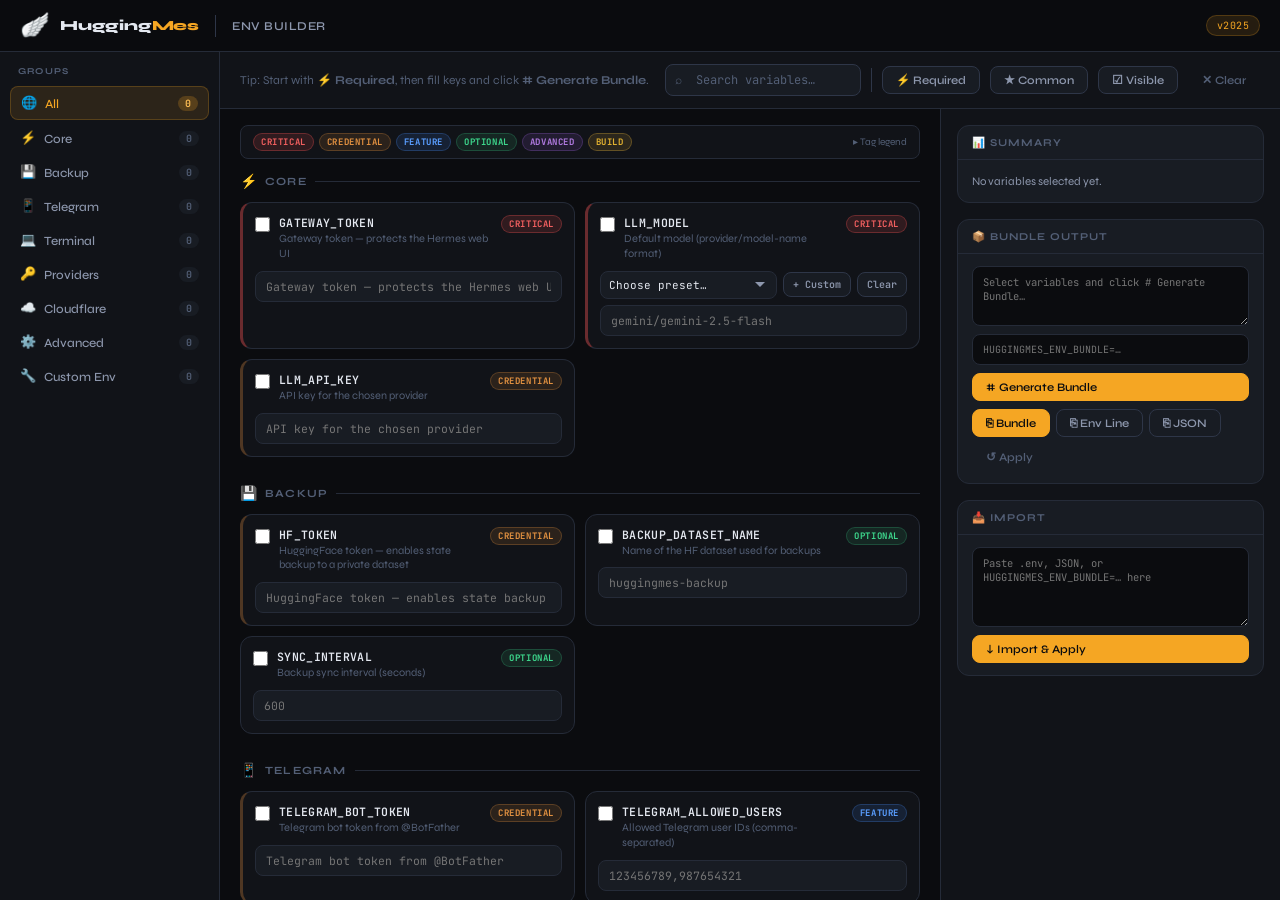
==== env-builder.html @ cd22c3a3 "Fresh start: rebuild on HuggingMes's Node.js runtime Replace the Python/FastAPI app (app/, superviso" ====
<!DOCTYPE html>
<html lang="en">
<head>
<meta charset="UTF-8">
<meta name="viewport" content="width=device-width, initial-scale=1.0">
<title>HuggingMes · ENV Builder</title>
<link rel="preconnect" href="https://fonts.googleapis.com">
<link rel="preconnect" href="https://fonts.gstatic.com" crossorigin>
<link href="https://fonts.googleapis.com/css2?family=JetBrains+Mono:wght@400;500;600;700&family=Syne:wght@400;500;600;700;800&display=swap" rel="stylesheet">

<style>
*, *::before, *::after { box-sizing: border-box; margin: 0; padding: 0; }

:root {
  --bg:        #0b0c0f;
  --bg2:       #111318;
  --bg3:       #181c23;
  --bg4:       #1e2330;
  --border:    #252b38;
  --border2:   #2e3648;
  --amber:     #f5a623;
  --amber2:    #ffbe55;
  --amber-dim: rgba(245,166,35,.12);
  --amber-glow:rgba(245,166,35,.22);
  --green:     #3dd68c;
  --red:       #f05f5f;
  --blue:      #5b8af5;
  --text:      #e4e8f0;
  --text2:     #8d97ad;
  --text3:     #535f76;
  --mono:      'JetBrains Mono', monospace;
  --sans:      'Syne', sans-serif;
  --r:         8px;
  --r2:        12px;
  --sidebar-w: 220px;
  --panel-w:   340px;
}

html { scroll-behavior: smooth; height: 100%; }

body {
  font-family: var(--sans);
  background: var(--bg);
  color: var(--text);
  height: 100vh;
  overflow: hidden;
  display: flex;
  flex-direction: column;
}

.topbar {
  position: sticky;
  top: 0;
  z-index: 100;
  height: 52px;
  background: rgba(11,12,15,.9);
  backdrop-filter: blur(14px);
  border-bottom: 1px solid var(--border);
  display: flex;
  align-items: center;
  padding: 0 20px;
  gap: 16px;
  flex-shrink: 0;
}

.topbar-logo {
  display: flex;
  align-items: center;
  gap: 10px;
  flex-shrink: 0;
}

.topbar-logo .logo-emoji { font-size: 24px; line-height: 1; }

.topbar-wordmark {
  font-weight: 800;
  font-size: 14px;
  letter-spacing: -.2px;
  color: var(--text);
  white-space: nowrap;
}

.topbar-wordmark em {
  color: var(--amber);
  font-style: normal;
}

.topbar-divider {
  width: 1px;
  height: 22px;
  background: var(--border2);
}

.topbar-title {
  font-size: 12px;
  font-weight: 600;
  color: var(--text2);
  letter-spacing: .5px;
  text-transform: uppercase;
}

.topbar-spacer { flex: 1; }

.topbar-pill {
  font-family: var(--mono);
  font-size: 10px;
  color: var(--amber);
  background: var(--amber-dim);
  border: 1px solid var(--amber-glow);
  border-radius: 20px;
  padding: 3px 10px;
  letter-spacing: .5px;
}

.layout {
  display: flex;
  flex: 1;
  min-height: 0;
  height: calc(100vh - 52px);
}

.sidebar-wrap {
  width: var(--sidebar-w);
  flex-shrink: 0;
  border-right: 1px solid var(--border);
  background: var(--bg2);
  display: flex;
  flex-direction: column;
  overflow: hidden;
}

.sidebar-scroll {
  flex: 1;
  overflow-y: auto;
  padding: 14px 10px;
}

.sidebar-scroll::-webkit-scrollbar { width: 4px; }
.sidebar-scroll::-webkit-scrollbar-track { background: transparent; }
.sidebar-scroll::-webkit-scrollbar-thumb { background: var(--border2); border-radius: 4px; }

.sb-label {
  font-size: 9px;
  font-weight: 700;
  text-transform: uppercase;
  letter-spacing: 1.2px;
  color: var(--text3);
  padding: 0 8px 10px;
}

.nav-btn {
  width: 100%;
  display: flex;
  align-items: center;
  gap: 8px;
  padding: 8px 10px;
  border: none;
  background: transparent;
  cursor: pointer;
  border-radius: var(--r);
  text-align: left;
  color: var(--text2);
  font-family: var(--sans);
  font-size: 12.5px;
  font-weight: 500;
  transition: background .15s, color .15s;
  margin-bottom: 2px;
}

.nav-btn:hover { background: var(--bg3); color: var(--text); }
.nav-btn.active {
  background: var(--amber-dim);
  color: var(--amber);
  border: 1px solid var(--amber-glow);
}

.nav-icon { font-size: 13px; flex-shrink: 0; }
.nav-label { flex: 1; }
.nav-count {
  font-family: var(--mono);
  font-size: 10px;
  font-weight: 600;
  color: var(--text3);
  background: var(--bg3);
  border-radius: 10px;
  padding: 1px 6px;
  min-width: 20px;
  text-align: center;
  transition: background .2s, color .2s;
}
.nav-btn.active .nav-count {
  background: var(--amber-glow);
  color: var(--amber2);
}

.main {
  flex: 1;
  display: flex;
  flex-direction: column;
  min-width: 0;
  overflow: hidden;
}

.toolbar {
  display: flex;
  align-items: center;
  gap: 10px;
  padding: 12px 20px;
  border-bottom: 1px solid var(--border);
  background: var(--bg2);
  flex-shrink: 0;
  flex-wrap: wrap;
}

.search-wrap {
  position: relative;
  flex: 1;
  min-width: 160px;
  max-width: 340px;
}

.search-icon {
  position: absolute;
  left: 10px;
  top: 50%;
  transform: translateY(-50%);
  color: var(--text3);
  pointer-events: none;
  font-size: 12px;
}

#search {
  width: 100%;
  background: var(--bg3);
  border: 1px solid var(--border2);
  border-radius: var(--r);
  padding: 7px 10px 7px 30px;
  font-family: var(--mono);
  font-size: 12px;
  color: var(--text);
  outline: none;
  transition: border-color .15s;
}

#search:focus { border-color: var(--amber); }
#search::placeholder { color: var(--text3); }

.tb-sep {
  width: 1px;
  height: 24px;
  background: var(--border2);
}

.btn {
  display: inline-flex;
  align-items: center;
  gap: 5px;
  padding: 6px 13px;
  border-radius: var(--r);
  border: 1px solid var(--border2);
  background: var(--bg3);
  color: var(--text2);
  font-family: var(--sans);
  font-size: 11.5px;
  font-weight: 600;
  cursor: pointer;
  transition: all .15s;
  white-space: nowrap;
}

.btn:hover { background: var(--bg4); color: var(--text); border-color: var(--border2); }

.btn-amber {
  background: var(--amber);
  color: #0b0c0f;
  border-color: var(--amber);
}
.btn-amber:hover { background: var(--amber2); border-color: var(--amber2); }

.btn-ghost {
  background: transparent;
  border-color: transparent;
  color: var(--text3);
}
.btn-ghost:hover { background: var(--bg3); color: var(--text2); border-color: var(--border2); }

.content-wrap {
  flex: 1;
  display: flex;
  min-height: 0;
  overflow: hidden;
}

.sections-scroll {
  flex: 1;
  overflow-y: auto;
  padding: 16px 20px 80px;
  min-width: 0;
}

.sections-scroll::-webkit-scrollbar { width: 5px; }
.sections-scroll::-webkit-scrollbar-track { background: transparent; }
.sections-scroll::-webkit-scrollbar-thumb { background: var(--border2); border-radius: 4px; }

.sec { margin-bottom: 28px; }
.sec.sec-hidden { display: none !important; }

.sec-header {
  display: flex;
  align-items: center;
  gap: 8px;
  margin-bottom: 12px;
}

.sec-icon { font-size: 14px; }
.sec-title {
  font-size: 11px;
  font-weight: 700;
  text-transform: uppercase;
  letter-spacing: 1.2px;
  color: var(--text3);
}

.sec-line {
  flex: 1;
  height: 1px;
  background: var(--border);
}

.cards {
  display: grid;
  grid-template-columns: repeat(auto-fill, minmax(300px, 1fr));
  gap: 10px;
}

.env-card {
  background: var(--bg2);
  border: 1px solid var(--border);
  border-radius: var(--r2);
  padding: 12px;
  transition: border-color .2s, background .2s;
}

.env-card:hover { border-color: var(--border2); }
.env-card.hidden { display: none; }

.env-card.selected {
  border-color: var(--amber-glow);
  background: linear-gradient(135deg, var(--bg2) 80%, rgba(245,166,35,.04));
}

.card-top {
  display: flex;
  align-items: flex-start;
  gap: 9px;
  margin-bottom: 9px;
}

.card-check {
  width: 15px;
  height: 15px;
  accent-color: var(--amber);
  flex-shrink: 0;
  margin-top: 2px;
  cursor: pointer;
}

.card-info { flex: 1; min-width: 0; }

.card-key {
  font-family: var(--mono);
  font-size: 11.5px;
  font-weight: 600;
  color: var(--text);
  letter-spacing: .3px;
  white-space: nowrap;
  overflow: hidden;
  text-overflow: ellipsis;
}

.card-lbl {
  font-size: 11px;
  color: var(--text3);
  margin-top: 2px;
  line-height: 1.35;
}

.badge {
  flex-shrink: 0;
  font-family: var(--mono);
  font-size: 9px;
  font-weight: 700;
  text-transform: uppercase;
  letter-spacing: .6px;
  padding: 2px 7px;
  border-radius: 20px;
}

/* Tag badge styles */
.badge-critical  { background: rgba(240,80,80,.14);  color: #f05f5f; border: 1px solid rgba(240,80,80,.3); }
.badge-credential{ background: rgba(220,140,60,.13); color: #e09040; border: 1px solid rgba(220,140,60,.28); }
.badge-feature   { background: rgba(70,140,250,.12); color: #5a9eff; border: 1px solid rgba(70,140,250,.25); }
.badge-optional  { background: rgba(61,214,140,.10); color: #3dd68c; border: 1px solid rgba(61,214,140,.22); }
.badge-advanced  { background: rgba(160,100,230,.12);color: #b07ae0; border: 1px solid rgba(160,100,230,.25); }
.badge-build     { background: rgba(240,185,60,.12); color: #e0b030; border: 1px solid rgba(240,185,60,.28); }

/* Card left-border accents */
.env-card:has(.badge-critical)  { border-left: 3px solid rgba(240,80,80,.4); }
.env-card:has(.badge-critical):hover { border-left-color: rgba(240,80,80,.7); }
.env-card:has(.badge-critical).selected { border-left-color: #f05f5f; }
.env-card:has(.badge-credential){ border-left: 3px solid rgba(220,140,60,.3); }

/* Section count badge */
.sec-count {
  font-family: var(--mono);
  font-size: 10px;
  color: var(--text3);
  background: var(--bg3);
  border: 1px solid var(--border);
  border-radius: 10px;
  padding: 1px 7px;
}

/* Tag legend */
.tag-legend {
  margin-bottom: 14px;
  background: var(--bg2);
  border: 1px solid var(--border);
  border-radius: var(--r);
  overflow: hidden;
}
.legend-summary {
  display: flex;
  align-items: center;
  gap: 10px;
  padding: 7px 12px;
  cursor: pointer;
  list-style: none;
  user-select: none;
  outline: none;
}
.legend-summary::-webkit-details-marker { display: none; }
.legend-chips { display: flex; gap: 5px; flex-wrap: wrap; flex: 1; }
.legend-hint { font-size: 10px; color: var(--text3); white-space: nowrap; flex-shrink: 0; }
.tag-legend[open] .legend-hint { opacity: 0; }
.legend-body {
  padding: 8px 12px 10px;
  border-top: 1px solid var(--border);
  display: flex;
  flex-direction: column;
  gap: 6px;
}
.legend-row { display: flex; align-items: center; gap: 10px; font-size: 11px; color: var(--text2); }
.legend-row .badge { flex-shrink: 0; width: 74px; text-align: center; }
.legend-tip { font-size: 9.5px; color: var(--text3); margin-top: 4px; padding-top: 6px; border-top: 1px solid var(--border); }
.toolbar-hint { color: var(--text3); font-size: 12px; margin-right: 6px; white-space: nowrap; }

.card-input { position: relative; }

.card-input input[type="text"],
.card-input input[type="password"],
.card-input input[type="number"],
.card-input textarea,
.card-input select {
  width: 100%;
  background: var(--bg3);
  border: 1px solid var(--border);
  border-radius: var(--r);
  padding: 7px 10px;
  font-family: var(--mono);
  font-size: 11.5px;
  color: var(--text);
  outline: none;
  transition: border-color .15s;
  resize: vertical;
}

.card-input input[type="text"]:focus,
.card-input input[type="password"]:focus,
.card-input input[type="number"]:focus,
.card-input textarea:focus,
.card-input select:focus {
  border-color: var(--amber);
}

.card-input textarea { min-height: 64px; }
.card-input select {
  cursor: pointer;
  appearance: none;
  background-image: url("data:image/svg+xml,%3Csvg xmlns='http://www.w3.org/2000/svg' width='12' height='12' viewBox='0 0 12 12'%3E%3Cpath fill='%238d97ad' d='M6 8L1 3h10z'/%3E%3C/svg%3E");
  background-repeat: no-repeat;
  background-position: right 10px center;
  padding-right: 28px;
}

.card-input optgroup { color: var(--text2); font-weight: 600; }
.card-input option { color: var(--text); background: var(--bg3); }

.toggle-shell { display: flex; align-items: center; gap: 8px; }
.tog {
  padding: 5px 14px;
  border-radius: 20px;
  border: 1px solid var(--border2);
  background: var(--bg3);
  color: var(--text3);
  font-family: var(--mono);
  font-size: 11px;
  font-weight: 700;
  cursor: pointer;
  transition: all .18s;
  letter-spacing: .5px;
}
.tog.on {
  background: rgba(61,214,140,.15);
  border-color: rgba(61,214,140,.4);
  color: var(--green);
}

.picker-shell { display: flex; flex-direction: column; gap: 6px; }
.picker-row { display: flex; gap: 6px; align-items: center; flex-wrap: wrap; }

.picker-select {
  flex: 1;
  min-width: 0;
  padding: 6px 28px 6px 8px !important;
  font-size: 11px !important;
}

.mini-btn {
  padding: 5px 9px;
  border-radius: var(--r);
  border: 1px solid var(--border2);
  background: var(--bg3);
  color: var(--text2);
  font-family: var(--mono);
  font-size: 10px;
  font-weight: 600;
  cursor: pointer;
  transition: all .15s;
  white-space: nowrap;
}
.mini-btn:hover { background: var(--bg4); color: var(--text); }

.right-panel {
  width: var(--panel-w);
  flex-shrink: 0;
  border-left: 1px solid var(--border);
  background: var(--bg2);
  display: flex;
  flex-direction: column;
  overflow: hidden;
}

.panel-scroll {
  flex: 1;
  overflow-y: auto;
  padding: 16px;
  display: flex;
  flex-direction: column;
  gap: 16px;
}

.panel-scroll::-webkit-scrollbar { width: 4px; }
.panel-scroll::-webkit-scrollbar-track { background: transparent; }
.panel-scroll::-webkit-scrollbar-thumb { background: var(--border2); border-radius: 4px; }

.pblock {
  background: var(--bg3);
  border: 1px solid var(--border);
  border-radius: var(--r2);
  overflow: hidden;
}

.pblock-head {
  display: flex;
  align-items: center;
  justify-content: space-between;
  padding: 10px 14px;
  border-bottom: 1px solid var(--border);
}

.pblock-title {
  font-size: 10.5px;
  font-weight: 700;
  text-transform: uppercase;
  letter-spacing: 1px;
  color: var(--text3);
  display: flex;
  align-items: center;
  gap: 6px;
}

.pblock-body { padding: 12px 14px; display: flex; flex-direction: column; gap: 8px; }

.pblock-body textarea,
.pblock-body input[type="text"] {
  width: 100%;
  background: var(--bg);
  border: 1px solid var(--border);
  border-radius: var(--r);
  padding: 8px 10px;
  font-family: var(--mono);
  font-size: 10.5px;
  color: var(--text2);
  outline: none;
  resize: vertical;
  transition: border-color .15s;
}

.pblock-body textarea:focus,
.pblock-body input[type="text"]:focus {
  border-color: var(--amber);
  color: var(--text);
}

#importText { min-height: 80px; }
#bundleOut { min-height: 60px; color: var(--amber2); }
#envLineOut { font-size: 10px; }

.row-btns { display: flex; gap: 6px; flex-wrap: wrap; }

#summary {
  font-size: 11.5px;
  color: var(--text2);
  line-height: 1.6;
}

#summary strong {
  font-size: 15px;
  color: var(--amber);
  font-family: var(--mono);
}

.sum-keys {
  margin-top: 8px;
  display: flex;
  flex-wrap: wrap;
  gap: 4px;
}

.sum-key {
  font-family: var(--mono);
  font-size: 9.5px;
  color: var(--text2);
  background: var(--bg4);
  border: 1px solid var(--border2);
  border-radius: 4px;
  padding: 2px 6px;
}

#customSec { margin-top: 8px; }

.custom-row {
  display: flex;
  gap: 8px;
  align-items: center;
  margin-bottom: 8px;
}

.custom-row input {
  flex: 1;
  background: var(--bg3);
  border: 1px solid var(--border);
  border-radius: var(--r);
  padding: 7px 10px;
  font-family: var(--mono);
  font-size: 11px;
  color: var(--text);
  outline: none;
  transition: border-color .15s;
  min-width: 0;
}

.custom-row input:focus { border-color: var(--amber); }
.custom-row input:first-child { flex: 0 0 40%; }

#toast {
  position: fixed;
  bottom: 24px;
  left: 50%;
  transform: translateX(-50%) translateY(20px);
  background: var(--bg4);
  border: 1px solid var(--border2);
  color: var(--amber);
  font-family: var(--mono);
  font-size: 12px;
  font-weight: 600;
  padding: 9px 20px;
  border-radius: 30px;
  z-index: 9999;
  opacity: 0;
  transition: opacity .2s, transform .2s;
  pointer-events: none;
  box-shadow: 0 8px 32px rgba(0,0,0,.5);
}

#toast.show {
  opacity: 1;
  transform: translateX(-50%) translateY(0);
}

::-webkit-scrollbar { width: 6px; height: 6px; }
::-webkit-scrollbar-track { background: transparent; }
::-webkit-scrollbar-thumb { background: var(--border2); border-radius: 4px; }

@media (max-width: 900px) {
  :root { --panel-w: 280px; --sidebar-w: 180px; }
}

@media (max-width: 700px) {
  .right-panel { display: none; }
  :root { --sidebar-w: 160px; }
}

@media (max-width: 520px) {
  .sidebar-wrap { display: none; }
  .topbar-divider, .topbar-title { display: none; }
}
</style>
</head>

<body>

<header class="topbar">
  <div class="topbar-logo">
    <span class="logo-emoji">🪽</span>
    <span class="topbar-wordmark">Hugging<em>Mes</em></span>
  </div>
  <div class="topbar-divider"></div>
  <span class="topbar-title">ENV Builder</span>
  <div class="topbar-spacer"></div>
  <span class="topbar-pill">v2025</span>
</header>

<div class="layout">

  <aside class="sidebar-wrap">
    <div class="sidebar-scroll">
      <div id="sidebar"></div>
    </div>
  </aside>

  <main class="main">

    <div class="toolbar">
      <span class="toolbar-hint">Tip: Start with <strong>⚡ Required</strong>, then fill keys and click <strong># Generate Bundle</strong>.</span>
      <div class="search-wrap">
        <span class="search-icon">⌕</span>
        <input id="search" type="text" placeholder="Search variables…" autocomplete="off" spellcheck="false">
      </div>

      <div class="tb-sep"></div>

      <button id="selectRequired" class="btn">⚡ Required</button>
      <button id="selectCommon" class="btn">★ Common</button>
      <button id="selectVisible" class="btn">☑ Visible</button>
      <button id="clearAll" class="btn btn-ghost">✕ Clear</button>
    </div>

    <div class="content-wrap">

      <div class="sections-scroll">

        <details class="tag-legend">
          <summary class="legend-summary">
            <div class="legend-chips">
              <span class="badge badge-critical">critical</span>
              <span class="badge badge-credential">credential</span>
              <span class="badge badge-feature">feature</span>
              <span class="badge badge-optional">optional</span>
              <span class="badge badge-advanced">advanced</span>
              <span class="badge badge-build">build</span>
            </div>
            <span class="legend-hint">▸ Tag legend</span>
          </summary>
          <div class="legend-body">
            <div class="legend-row"><span class="badge badge-critical">critical</span> Required for the space to function at all</div>
            <div class="legend-row"><span class="badge badge-credential">credential</span> API keys, tokens, secrets — keep private</div>
            <div class="legend-row"><span class="badge badge-feature">feature</span> Unlocks an optional feature or integration</div>
            <div class="legend-row"><span class="badge badge-optional">optional</span> Useful but not required; has a default</div>
            <div class="legend-row"><span class="badge badge-advanced">advanced</span> Fine-tuning for specific deployments</div>
            <div class="legend-row"><span class="badge badge-build">build</span> Affects Docker build, not runtime</div>
            <div class="legend-tip">Use <strong>⚡ Required</strong> to auto-select all critical fields, then fill in credential keys.</div>
          </div>
        </details>

        <div id="sections"></div>

        <div id="customSec" class="sec" data-section="Custom Env">
          <div class="sec-header">
            <span class="sec-icon">🔧</span>
            <span class="sec-title">Custom Env</span>
            <div class="sec-line"></div>
          </div>
          <div id="customRows"></div>
          <button id="addCustom" class="btn" style="margin-top:6px;">+ Add variable</button>
        </div>
      </div>

      <aside class="right-panel">
        <div class="panel-scroll">

          <div class="pblock">
            <div class="pblock-head">
              <span class="pblock-title">📊 Summary</span>
            </div>
            <div class="pblock-body">
              <div id="summary">No variables selected yet.</div>
            </div>
          </div>

          <div class="pblock">
            <div class="pblock-head">
              <span class="pblock-title">📦 Bundle Output</span>
            </div>
            <div class="pblock-body">
              <textarea id="bundleOut" placeholder="Select variables and click # Generate Bundle…" readonly spellcheck="false"></textarea>
              <input type="text" id="envLineOut" placeholder="HUGGINGMES_ENV_BUNDLE=…" readonly spellcheck="false">
              <div class="row-btns">
                <button id="generateBundle" class="btn btn-amber" style="width:100%;"># Generate Bundle</button>
              </div>
              <div class="row-btns">
                <button id="copyBundle" class="btn btn-amber">⎘ Bundle</button>
                <button id="copyEnvLine" class="btn">⎘ Env Line</button>
                <button id="copyJson" class="btn">⎘ JSON</button>
                <button id="applyBundle" class="btn btn-ghost">↺ Apply</button>
              </div>
            </div>
          </div>

          <div class="pblock">
            <div class="pblock-head">
              <span class="pblock-title">📥 Import</span>
            </div>
            <div class="pblock-body">
              <textarea id="importText" placeholder="Paste .env, JSON, or HUGGINGMES_ENV_BUNDLE=… here" spellcheck="false"></textarea>
              <button id="applyImport" class="btn btn-amber" style="width:100%;">↓ Import & Apply</button>
            </div>
          </div>

        </div>
      </aside>

    </div>
  </main>
</div>

<div id="toast">Copied ✓</div>

<script src="env-builder.js"></script>

</body>
</html>
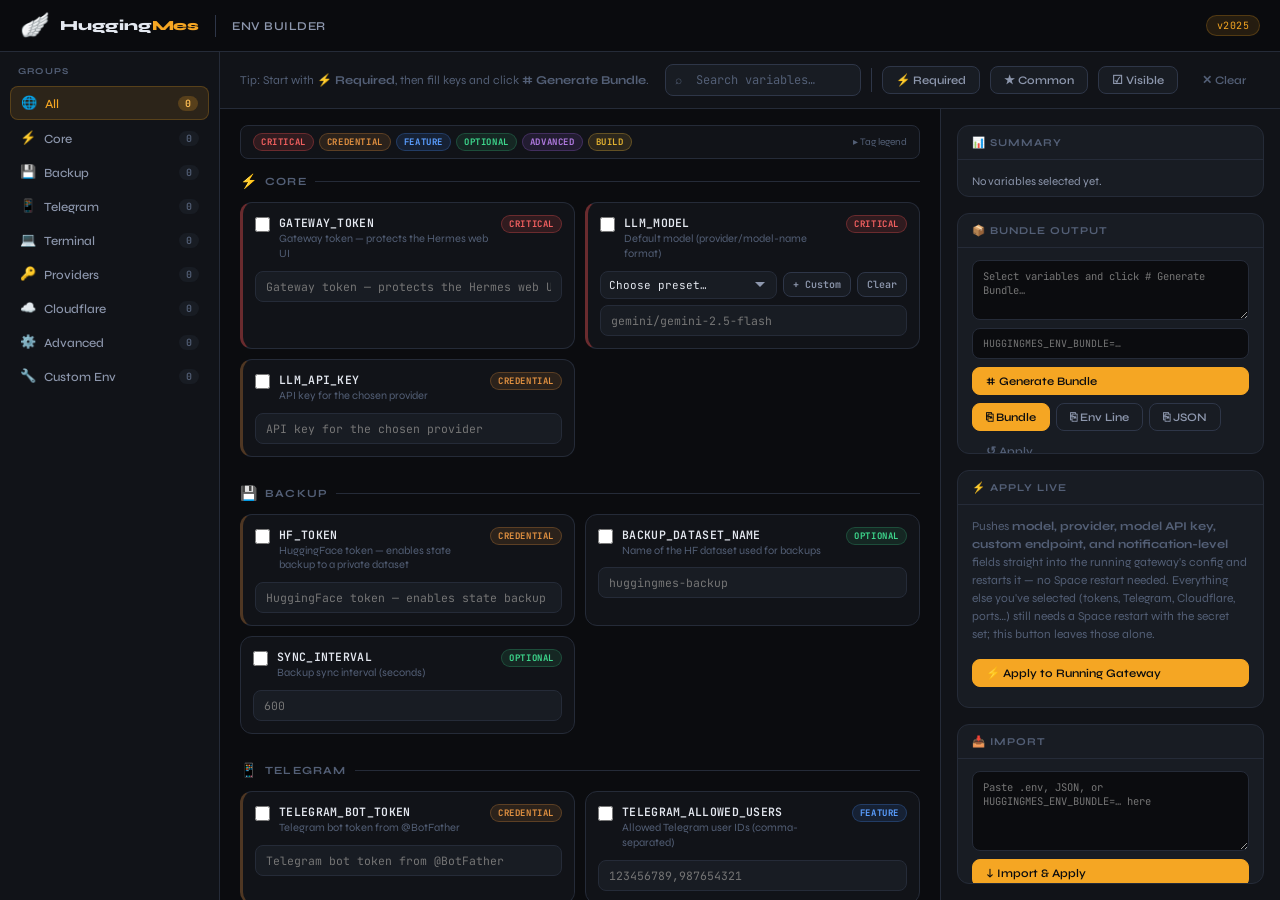
==== commit 83c37882: "Restore custom chat UI, broaden Files browser scope, add ENV Builder live-apply - New /agent page: b" ====
--- a/env-builder.html
+++ b/env-builder.html
@@ -830,6 +830,23 @@
 
           <div class="pblock">
             <div class="pblock-head">
+              <span class="pblock-title">⚡ Apply Live</span>
+            </div>
+            <div class="pblock-body">
+              <div style="color:var(--text3); font-size:12px; line-height:1.5; margin-bottom:8px;">
+                Pushes <strong>model, provider, model API key, custom endpoint, and
+                notification-level</strong> fields straight into the running gateway's
+                config and restarts it — no Space restart needed. Everything else you've
+                selected (tokens, Telegram, Cloudflare, ports…) still needs a Space
+                restart with the secret set; this button leaves those alone.
+              </div>
+              <button id="applyLive" class="btn btn-amber" style="width:100%;">⚡ Apply to Running Gateway</button>
+              <div id="applyLiveStatus" style="font-size:12px; color:var(--text2); margin-top:8px; min-height:1.2em;"></div>
+            </div>
+          </div>
+
+          <div class="pblock">
+            <div class="pblock-head">
               <span class="pblock-title">📥 Import</span>
             </div>
             <div class="pblock-body">
